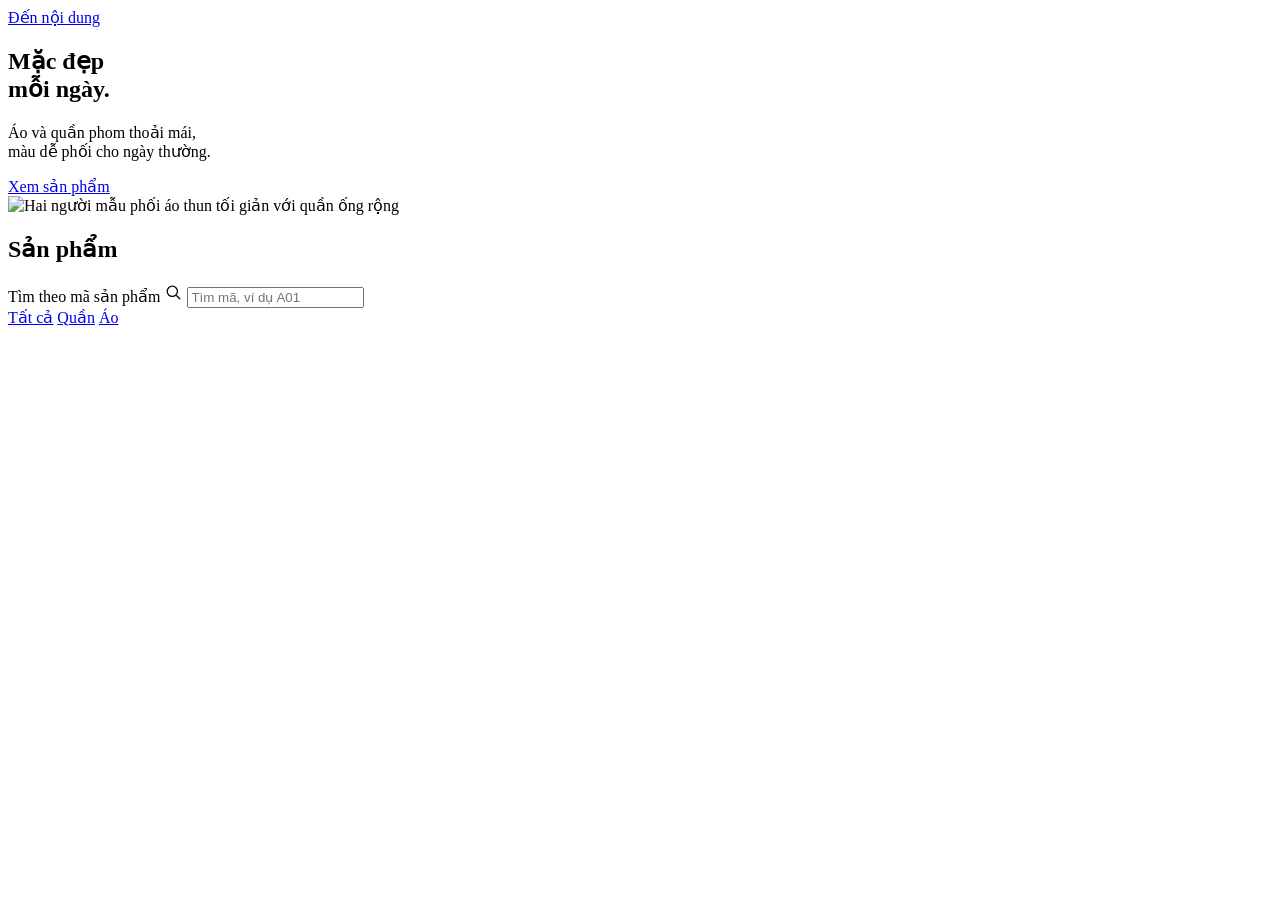
==== index.html @ d1e7ba13 "Add files via upload" ====
<!doctype html>
<html lang="vi">
<head>
  <meta charset="utf-8">
  <meta name="viewport" content="width=device-width, initial-scale=1">
  <meta name="description" content="Khám phá áo và quần tại Nếp Studio. Tìm mẫu theo mã sản phẩm và chọn kích cỡ phù hợp.">
  <meta name="theme-color" content="#f9f8f4">
  <title>Nếp Studio | Quần áo hằng ngày</title>
  <link rel="stylesheet" href="assets/styles.css">
  <script defer src="assets/products.js"></script>
  <script defer src="assets/store.js"></script>
</head>
<body data-page="catalog">
  <a class="skip-link" href="#main">Đến nội dung</a>
  <header class="site-header" id="site-header"></header>
  <main class="shell home-main" id="main">
    <section class="hero" aria-labelledby="hero-title">
      <div class="hero-copy">
        <h1 id="hero-title">Mặc đẹp<br>mỗi ngày.</h1>
        <p>Áo và quần phom thoải mái,<br>màu dễ phối cho ngày thường.</p>
        <a class="button button-primary" href="#danh-muc">Xem sản phẩm <span class="arrow-up" aria-hidden="true"></span></a>
      </div>
      <div class="hero-photo">
        <img src="assets/hero.webp" alt="Hai người mẫu phối áo thun tối giản với quần ống rộng" width="1440" height="960" fetchpriority="high">
      </div>
    </section>

    <section class="catalog" id="danh-muc" aria-labelledby="catalog-title">
      <div class="catalog-heading">
        <h2 id="catalog-title">Sản phẩm</h2>
        <form class="search-form" role="search">
          <label class="visually-hidden" for="search">Tìm theo mã sản phẩm</label>
          <svg viewBox="0 0 24 24" width="19" height="19" fill="none" stroke="currentColor" stroke-width="1.65" aria-hidden="true"><circle cx="10.5" cy="10.5" r="6.5"/><path d="m16 16 4 4" stroke-linecap="round"/></svg>
          <input id="search" name="ma" type="search" placeholder="Tìm mã, ví dụ A01" autocomplete="off" maxlength="40">
        </form>
      </div>
      <div class="catalog-controls">
        <nav class="filters" aria-label="Lọc sản phẩm">
          <a data-filter="all" href="index.html#danh-muc">Tất cả</a>
          <a data-filter="quan" href="index.html?loai=quan#danh-muc">Quần</a>
          <a data-filter="ao" href="index.html?loai=ao#danh-muc">Áo</a>
        </nav>
        <p id="result-count" class="result-count" role="status"></p>
      </div>
      <div class="products" id="products"></div>
      <div class="empty" id="no-results" hidden>
        <h3>Không tìm thấy sản phẩm</h3>
        <p>Hãy thử mã khác hoặc xem toàn bộ sản phẩm.</p>
        <a class="button button-secondary" href="index.html#danh-muc">Xem tất cả</a>
      </div>
      <noscript><p class="empty">Hãy bật JavaScript để xem và tìm sản phẩm.</p></noscript>
    </section>

    <template id="product-card">
      <article>
        <a class="product-card">
          <div class="product-photo"><img width="512" height="512" decoding="async" alt=""></div>
          <div class="product-meta">
            <span class="product-code"></span>
            <span class="card-arrow arrow-up" aria-hidden="true"></span>
            <h3></h3>
            <p class="product-price"></p>
          </div>
        </a>
      </article>
    </template>
  </main>
  <footer class="site-footer" id="site-footer"></footer>
</body>
</html>
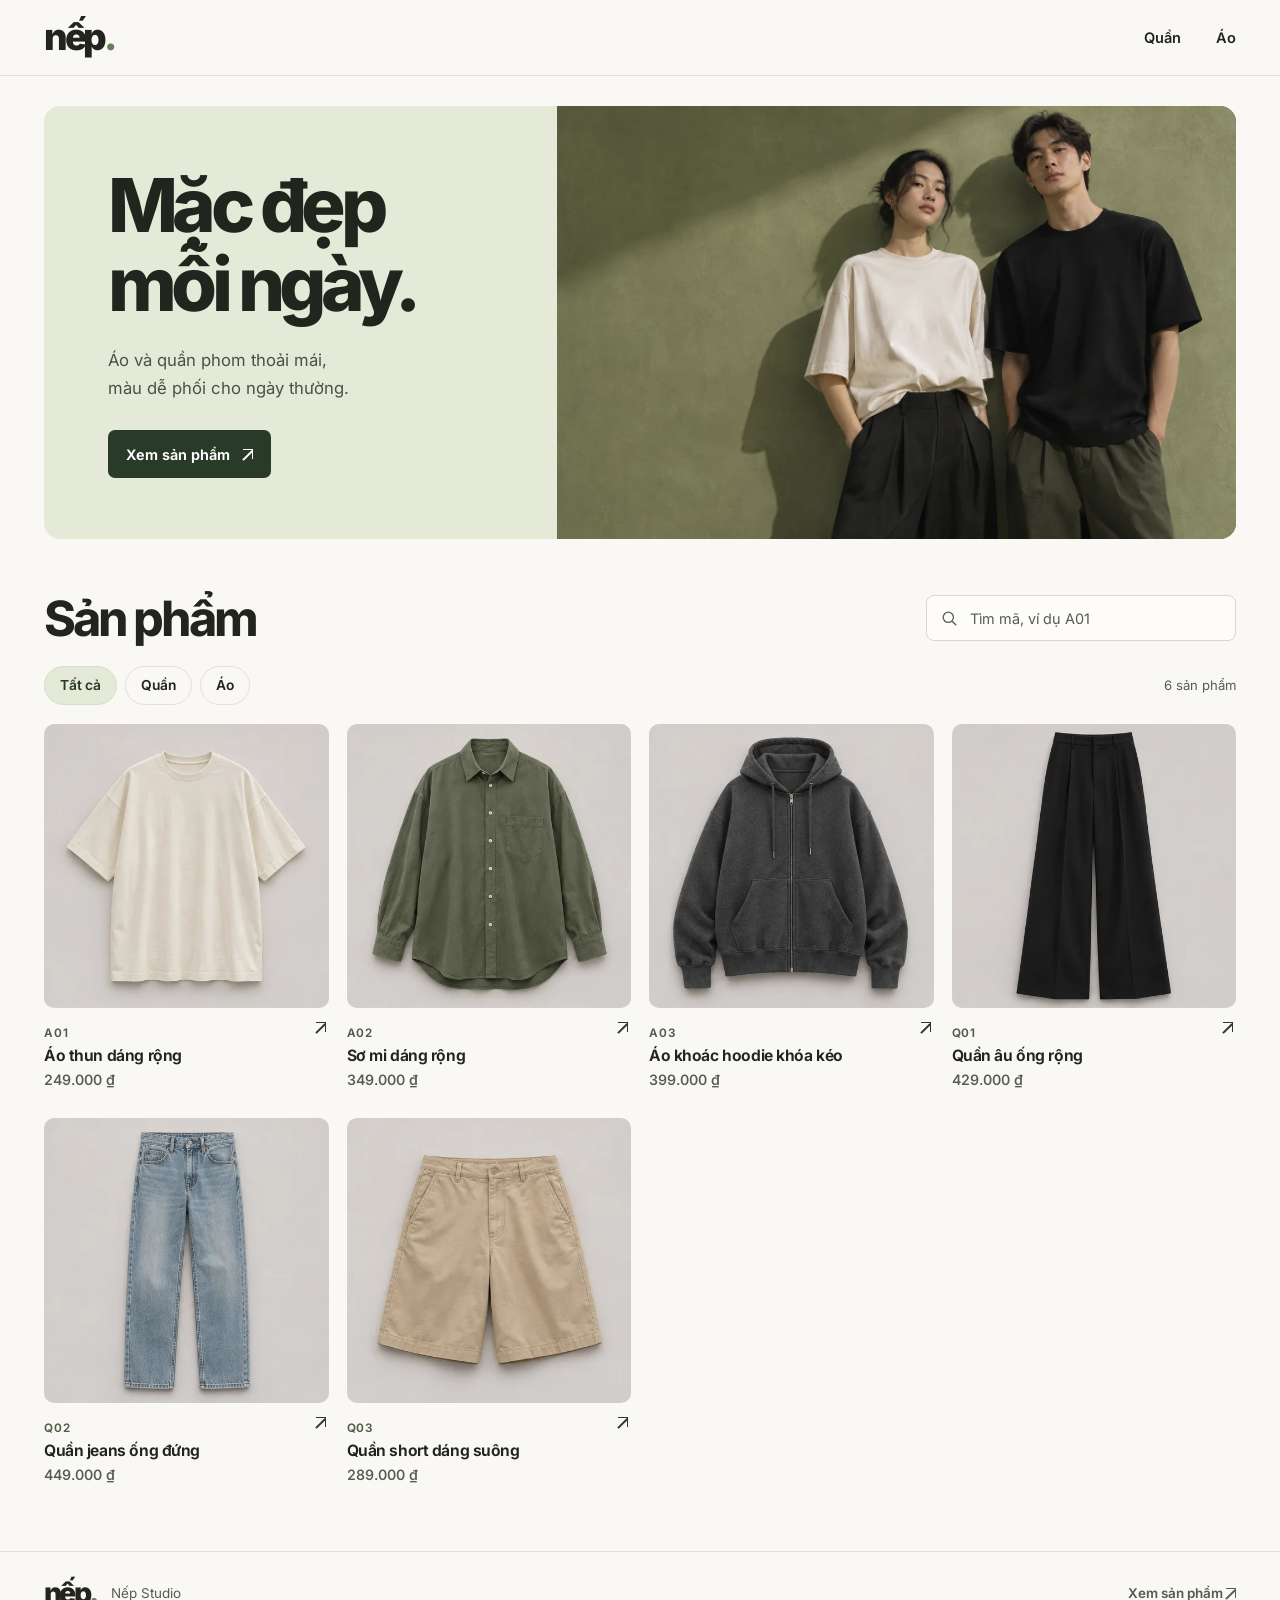
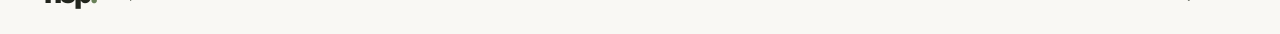
==== commit a80a8508: "Add files via upload" ====
--- a/index.html
+++ b/index.html
@@ -6,9 +6,10 @@
   <meta name="description" content="Khám phá áo và quần tại Nếp Studio. Tìm mẫu theo mã sản phẩm và chọn kích cỡ phù hợp.">
   <meta name="theme-color" content="#f9f8f4">
   <title>Nếp Studio | Quần áo hằng ngày</title>
-  <link rel="stylesheet" href="assets/styles.css">
-  <script defer src="assets/products.js"></script>
-  <script defer src="assets/store.js"></script>
+  <link rel="stylesheet" href="assets/giao-dien/styles.css">
+  <script defer src="assets/san-pham/ao.js"></script>
+  <script defer src="assets/san-pham/quan.js"></script>
+  <script defer src="assets/giao-dien/store.js"></script>
 </head>
 <body data-page="catalog">
   <a class="skip-link" href="#main">Đến nội dung</a>
@@ -21,7 +22,7 @@
         <a class="button button-primary" href="#danh-muc">Xem sản phẩm <span class="arrow-up" aria-hidden="true"></span></a>
       </div>
       <div class="hero-photo">
-        <img src="assets/hero.webp" alt="Hai người mẫu phối áo thun tối giản với quần ống rộng" width="1440" height="960" fetchpriority="high">
+        <img src="assets/giao-dien/hero.webp" alt="Hai người mẫu phối áo thun tối giản với quần ống rộng" width="1440" height="960" fetchpriority="high">
       </div>
     </section>
 
--- a/assets/giao-dien/styles.css
+++ b/assets/giao-dien/styles.css
@@ -0,0 +1,189 @@
+@import url("fonts/fonts.css");
+
+:root {
+  color-scheme: light;
+  --page: #f9f8f4;
+  --ink: #22251d;
+  --muted: #565c50;
+  --line: #e1e1d7;
+  --green: #293b28;
+  --green-hover: #40583e;
+  --sage: #e4e9d8;
+  --white: #fff;
+  font-family: Inter, "Segoe UI", sans-serif;
+  font-size: 16px;
+  color: var(--ink);
+  background: var(--page);
+}
+
+*, *::before, *::after { box-sizing: border-box; }
+[hidden] { display: none !important; }
+body { min-height: 100vh; margin: 0; display: flex; flex-direction: column; }
+main { flex: 1; }
+h1, h2, h3, p, dl, dd { margin: 0; }
+a { color: inherit; text-decoration: none; }
+input { font: inherit; }
+img { display: block; width: 100%; height: auto; }
+:focus-visible { outline: 2px solid #516a40; outline-offset: 4px; }
+.shell { width: min(calc(100% - 88px), 1280px); margin-inline: auto; }
+
+.visually-hidden, .skip-link:not(:focus) {
+  position: absolute;
+  width: 1px;
+  height: 1px;
+  padding: 0;
+  margin: -1px;
+  overflow: hidden;
+  clip-path: inset(50%);
+  white-space: nowrap;
+  border: 0;
+}
+
+.skip-link:focus { position: fixed; z-index: 5; top: 10px; left: 10px; background: var(--white); padding: 10px; }
+.site-header { border-bottom: 1px solid var(--line); }
+.header-inner { height: 75px; display: flex; justify-content: space-between; align-items: center; }
+.wordmark { font-size: 2.3rem; font-weight: 850; line-height: 1; letter-spacing: -.095em; }
+.wordmark span { color: #688057; }
+.main-nav { display: flex; align-items: center; gap: 35px; font-size: .91rem; font-weight: 600; }
+.main-nav a, .footer-link { padding-block: 8px; }
+.main-nav a:hover, .footer-link:hover, .breadcrumb a:hover { text-decoration: underline; text-underline-offset: 5px; }
+
+.home-main { padding-top: 30px; }
+.hero { display: grid; grid-template-columns: 43% 57%; border-radius: 16px; background: var(--sage); overflow: hidden; }
+.hero-copy { display: flex; flex-direction: column; align-items: flex-start; justify-content: center; padding: 46px clamp(34px, 5vw, 82px); }
+.hero h1 { font-size: clamp(3rem, 5.8vw, 6rem); font-weight: 800; line-height: 1.065; letter-spacing: -.075em; }
+.hero p { margin-top: 23px; color: #485243; font-size: clamp(.95rem, 1.3vw, 1.08rem); line-height: 1.65; }
+.hero .button { margin-top: 28px; }
+.hero-photo { position: relative; min-height: 410px; aspect-ratio: 1.57; background: #646c49; }
+.hero-photo img { position: absolute; inset: 0; height: 100%; object-fit: cover; object-position: 66% 25%; }
+.button {
+  display: inline-flex;
+  align-items: center;
+  justify-content: center;
+  gap: 13px;
+  min-height: 48px;
+  padding: 11px 17px;
+  border: 1px solid transparent;
+  border-radius: 7px;
+  font-size: .9rem;
+  font-weight: 650;
+  line-height: 1.35;
+  text-align: center;
+  transition: background-color .2s, border-color .2s;
+}
+.button span { font-size: 1.13em; }
+.arrow-up {
+  position: relative;
+  display: inline-block;
+  flex: none;
+  width: 10px;
+  height: 10px;
+  border-top: 1.5px solid currentColor;
+  border-right: 1.5px solid currentColor;
+}
+.arrow-up::after {
+  position: absolute;
+  content: "";
+  top: 0;
+  right: 0;
+  width: 13px;
+  height: 1.5px;
+  background: currentColor;
+  transform: rotate(-45deg);
+  transform-origin: right center;
+}
+.button-primary { background: var(--green); color: var(--white); }
+.button-primary:hover { background: var(--green-hover); }
+.button-secondary { background: transparent; border-color: #bfc5b7; color: var(--green); }
+.button-secondary:hover { background: var(--sage); }
+
+.catalog { padding-block: 54px 68px; scroll-margin-top: 20px; }
+.catalog-heading, .catalog-controls { display: flex; align-items: center; justify-content: space-between; gap: 18px; }
+.catalog-heading h2 { font-size: clamp(2.15rem, 3.8vw, 3.05rem); font-weight: 750; letter-spacing: -.065em; line-height: 1.05; }
+.search-form { display: flex; align-items: center; gap: 11px; width: min(100%, 310px); min-height: 46px; border: 1px solid #d7d9cd; border-radius: 8px; background: #fdfcf8; padding-inline: 13px; color: var(--muted); }
+.search-form:focus-within { border-color: #567148; box-shadow: 0 0 0 2px #dde5d6; }
+.search-form svg { flex: none; }
+.search-form input { width: 100%; min-width: 0; padding: 10px 0; border: 0; outline: none; background: transparent; color: var(--ink); font-size: .9rem; }
+.search-form input::placeholder { color: var(--muted); }
+.catalog-controls { margin: 22px 0 19px; }
+.filters { display: flex; flex-wrap: wrap; gap: 8px; }
+.filters a { display: grid; min-height: 39px; place-items: center; border: 1px solid var(--line); border-radius: 99px; padding: 7px 15px; font-size: .86rem; font-weight: 620; }
+.filters a[aria-current], .filters a:hover { color: var(--green); background: var(--sage); border-color: #d6dec9; }
+.result-count { font-size: .82rem; color: var(--muted); text-align: right; }
+.products { display: grid; grid-template-columns: repeat(4, minmax(0, 1fr)); gap: 30px 18px; }
+.product-card { display: block; border-radius: 11px; }
+.product-photo { position: relative; aspect-ratio: 1; overflow: hidden; border-radius: 10px; background: #dedcd5; }
+.product-photo img { height: 100%; object-fit: cover; transition: transform .24s ease; }
+.product-card:hover img { transform: scale(1.045); }
+.product-meta { position: relative; padding: 13px 0 0; }
+.product-code { color: #515d4a; font-weight: 650; font-size: .73rem; letter-spacing: .08em; }
+.product-meta h3 { font-size: clamp(.94rem, 1.22vw, 1.08rem); font-weight: 660; letter-spacing: -.027em; margin-top: 5px; padding-right: 22px; }
+.card-arrow { position: absolute; top: 14px; right: 3px; color: var(--green); }
+.product-price { color: var(--muted); font-weight: 550; font-size: .89rem; margin-top: 6px; }
+.empty { padding: 45px 20px; border: 1px solid var(--line); border-radius: 12px; text-align: center; }
+.empty h1, .empty h2, .empty h3 { font-size: clamp(1.25rem, 3vw, 2rem); letter-spacing: -.045em; }
+.empty p { margin-top: 9px; color: var(--muted); }
+.empty .button { margin-top: 16px; }
+
+.subpage { padding-block: 26px 70px; }
+.breadcrumb { display: flex; flex-wrap: wrap; align-items: center; gap: 9px; color: var(--muted); font-size: .86rem; margin-bottom: 26px; }
+.breadcrumb > span { display: flex; align-items: center; gap: 9px; }
+.breadcrumb [aria-current] { color: var(--ink); font-weight: 650; }
+.product-detail { display: grid; grid-template-columns: 1.1fr .9fr; gap: clamp(28px, 6vw, 92px); align-items: start; }
+.detail-photo { background: #dedcd5; border-radius: 14px; overflow: hidden; }
+.detail-copy { padding-top: clamp(10px, 3vw, 45px); }
+.detail-copy h1 { font-size: clamp(2rem, 4.1vw, 4rem); font-weight: 760; line-height: 1.08; letter-spacing: -.065em; }
+.detail-copy h1 { margin-top: 8px; }
+.detail-price { margin-top: 15px; font-size: 1.35rem; font-weight: 680; }
+.detail-description { color: var(--muted); margin-top: 18px; max-width: 45ch; line-height: 1.7; }
+.product-specs { display: flex; flex-wrap: wrap; gap: 14px 28px; padding-block: 17px; margin-block: 20px; border-block: 1px solid var(--line); font-size: .88rem; }
+.product-specs dt { color: var(--muted); margin-bottom: 4px; }
+.product-specs dd { font-weight: 630; }
+
+.site-footer { border-top: 1px solid var(--line); }
+.footer-inner { display: flex; align-items: center; gap: 15px; min-height: 82px; font-size: .84rem; color: var(--muted); }
+.footer-inner .wordmark { color: var(--ink); font-size: 1.78rem; }
+.footer-link { margin-left: auto; font-weight: 620; }
+
+@media (max-width: 1050px) {
+  .hero-photo { min-height: 350px; }
+}
+
+@media (max-width: 800px) {
+  .shell { width: calc(100% - 44px); }
+  .hero-copy { padding: 33px 26px; }
+  .hero h1 { font-size: clamp(2.85rem, 7vw, 4.15rem); }
+  .hero-photo { min-height: 315px; }
+  .products { grid-template-columns: repeat(3, minmax(0, 1fr)); }
+  .catalog { padding-top: 40px; }
+  .product-detail { gap: 25px; }
+}
+
+@media (max-width: 580px) {
+  .shell { width: calc(100% - 32px); }
+  .header-inner { height: 63px; }
+  .wordmark { font-size: 2rem; }
+  .main-nav { gap: 19px; }
+  .home-main { padding-top: 15px; }
+  .hero { grid-template-columns: 1fr; border-radius: 11px; }
+  .hero h1 { font-size: clamp(3.15rem, 12vw, 4.1rem); }
+  .hero-copy { padding: 29px 24px; }
+  .hero p { margin-top: 14px; }
+  .hero .button { margin-top: 17px; }
+  .hero-photo { min-height: 0; aspect-ratio: 1.6; }
+  .hero-photo img { object-position: 67% 13%; }
+  .catalog { padding-block: 34px 45px; }
+  .catalog-heading { align-items: stretch; flex-direction: column; gap: 14px; }
+  .search-form { width: 100%; }
+  .catalog-controls { margin-top: 15px; }
+  .products { grid-template-columns: repeat(2, minmax(0, 1fr)); gap: 23px 12px; }
+  .card-arrow { right: 0; }
+  .subpage { padding-block: 20px 45px; }
+  .breadcrumb { margin-bottom: 18px; }
+  .product-detail { grid-template-columns: 1fr; }
+  .detail-copy { padding-top: 0; }
+}
+
+@media (prefers-reduced-motion: reduce) {
+  *, *::before, *::after { transition: none !important; }
+}
